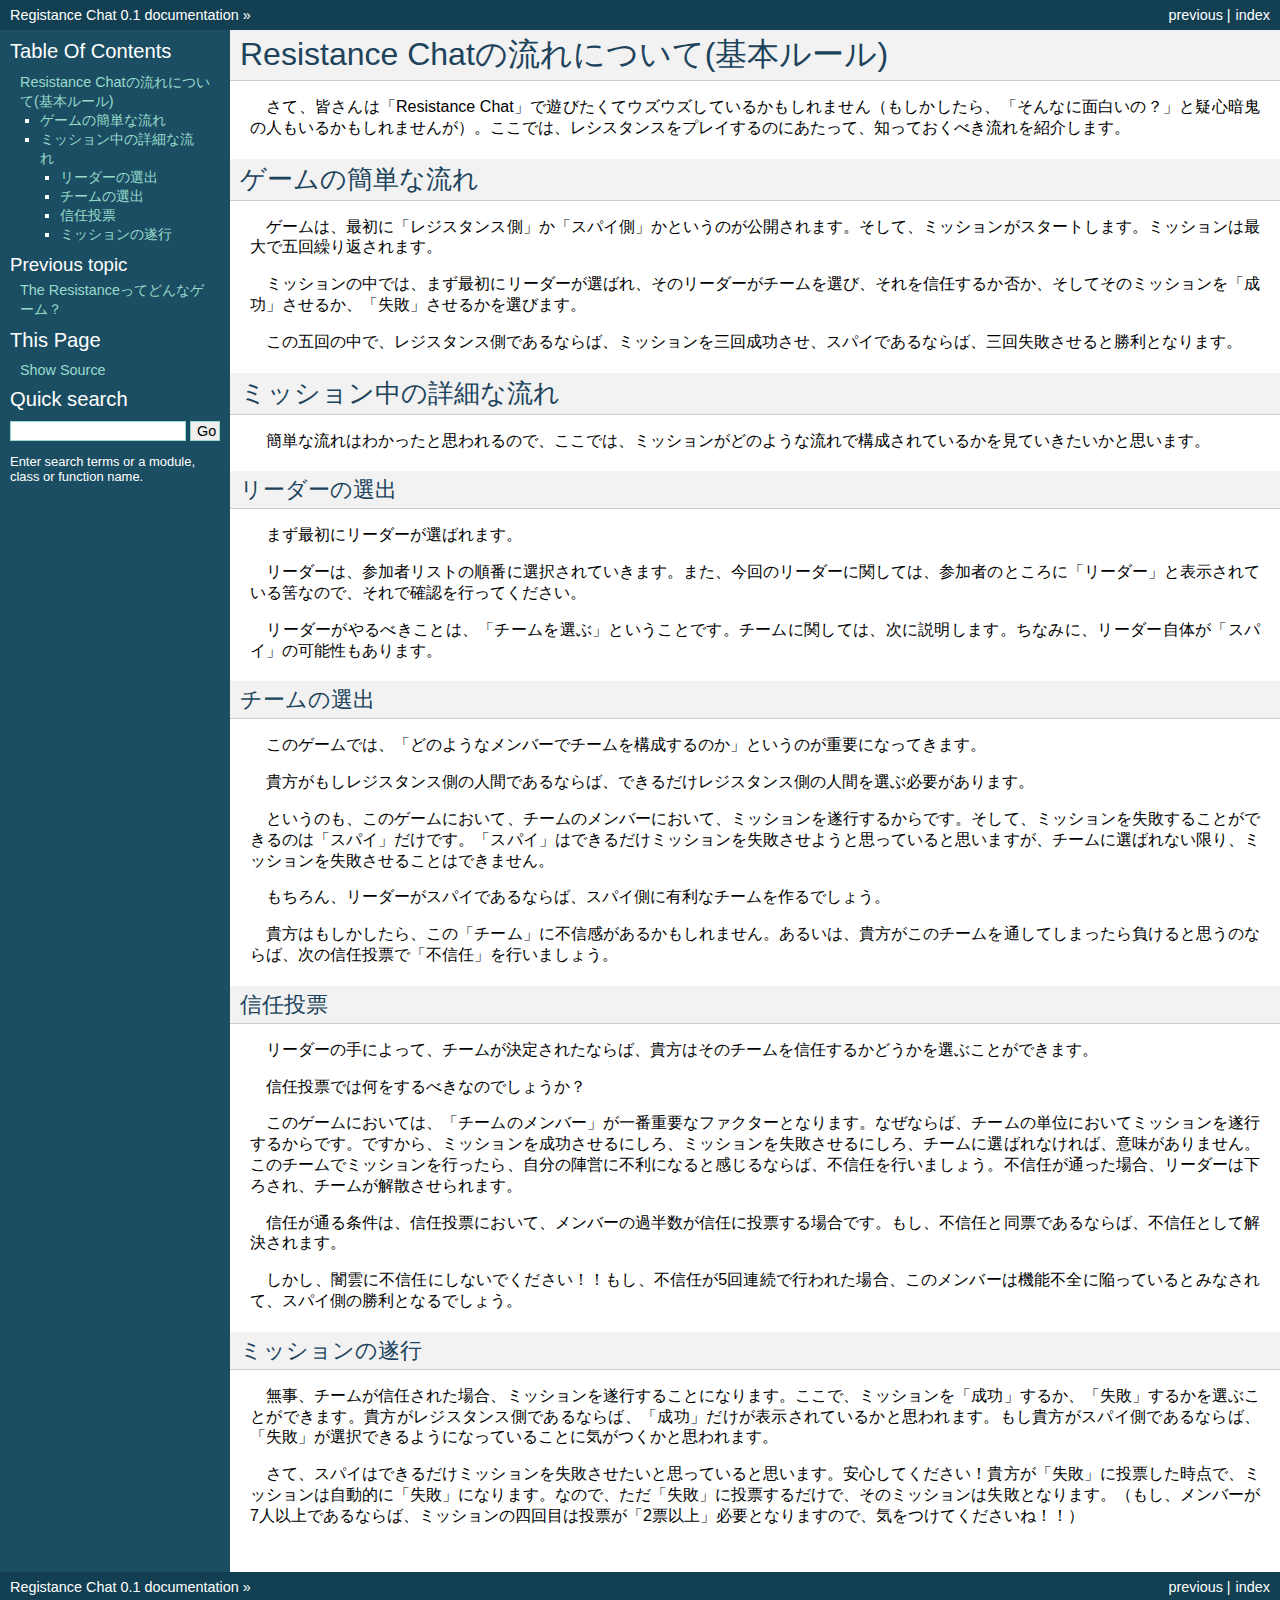
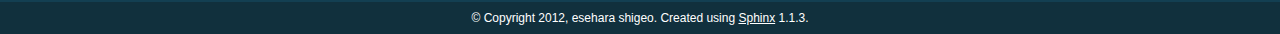
==== doc/introductionresistance.html @ fc803e76 "Team Randmizer Fix" ====
<!DOCTYPE html PUBLIC "-//W3C//DTD XHTML 1.0 Transitional//EN"
  "http://www.w3.org/TR/xhtml1/DTD/xhtml1-transitional.dtd">


<html xmlns="http://www.w3.org/1999/xhtml">
  <head>
    <meta http-equiv="Content-Type" content="text/html; charset=utf-8" />
    
    <title>Resistance Chatの流れについて(基本ルール) &mdash; Registance Chat 0.1 documentation</title>
    
    <link rel="stylesheet" href="_static/default.css" type="text/css" />
    <link rel="stylesheet" href="_static/pygments.css" type="text/css" />
    
    <script type="text/javascript">
      var DOCUMENTATION_OPTIONS = {
        URL_ROOT:    '',
        VERSION:     '0.1',
        COLLAPSE_INDEX: false,
        FILE_SUFFIX: '.html',
        HAS_SOURCE:  true
      };
    </script>
    <script type="text/javascript" src="_static/jquery.js"></script>
    <script type="text/javascript" src="_static/underscore.js"></script>
    <script type="text/javascript" src="_static/doctools.js"></script>
    <link rel="top" title="Registance Chat 0.1 documentation" href="index.html" />
    <link rel="prev" title="The Resistanceってどんなゲーム？" href="aboutresistance.html" /> 
  </head>
  <body>
    <div class="related">
      <h3>Navigation</h3>
      <ul>
        <li class="right" style="margin-right: 10px">
          <a href="genindex.html" title="General Index"
             accesskey="I">index</a></li>
        <li class="right" >
          <a href="aboutresistance.html" title="The Resistanceってどんなゲーム？"
             accesskey="P">previous</a> |</li>
        <li><a href="index.html">Registance Chat 0.1 documentation</a> &raquo;</li> 
      </ul>
    </div>  

    <div class="document">
      <div class="documentwrapper">
        <div class="bodywrapper">
          <div class="body">
            
  <div class="section" id="resistance-chat">
<h1>Resistance Chatの流れについて(基本ルール)<a class="headerlink" href="#resistance-chat" title="Permalink to this headline">¶</a></h1>
<p>　さて、皆さんは「Resistance Chat」で遊びたくてウズウズしているかもしれません（もしかしたら、「そんなに面白いの？」と疑心暗鬼の人もいるかもしれませんが）。ここでは、レシスタンスをプレイするのにあたって、知っておくべき流れを紹介します。</p>
<div class="section" id="id1">
<h2>ゲームの簡単な流れ<a class="headerlink" href="#id1" title="Permalink to this headline">¶</a></h2>
<p>　ゲームは、最初に「レジスタンス側」か「スパイ側」かというのが公開されます。そして、ミッションがスタートします。ミッションは最大で五回繰り返されます。</p>
<p>　ミッションの中では、まず最初にリーダーが選ばれ、そのリーダーがチームを選び、それを信任するか否か、そしてそのミッションを「成功」させるか、「失敗」させるかを選びます。</p>
<p>　この五回の中で、レジスタンス側であるならば、ミッションを三回成功させ、スパイであるならば、三回失敗させると勝利となります。</p>
</div>
<div class="section" id="id2">
<h2>ミッション中の詳細な流れ<a class="headerlink" href="#id2" title="Permalink to this headline">¶</a></h2>
<p>　簡単な流れはわかったと思われるので、ここでは、ミッションがどのような流れで構成されているかを見ていきたいかと思います。</p>
<div class="section" id="id3">
<h3>リーダーの選出<a class="headerlink" href="#id3" title="Permalink to this headline">¶</a></h3>
<p>　まず最初にリーダーが選ばれます。</p>
<p>　リーダーは、参加者リストの順番に選択されていきます。また、今回のリーダーに関しては、参加者のところに「リーダー」と表示されている筈なので、それで確認を行ってください。</p>
<p>　リーダーがやるべきことは、「チームを選ぶ」ということです。チームに関しては、次に説明します。ちなみに、リーダー自体が「スパイ」の可能性もあります。</p>
</div>
<div class="section" id="id4">
<h3>チームの選出<a class="headerlink" href="#id4" title="Permalink to this headline">¶</a></h3>
<p>　このゲームでは、「どのようなメンバーでチームを構成するのか」というのが重要になってきます。</p>
<p>　貴方がもしレジスタンス側の人間であるならば、できるだけレジスタンス側の人間を選ぶ必要があります。</p>
<p>　というのも、このゲームにおいて、チームのメンバーにおいて、ミッションを遂行するからです。そして、ミッションを失敗することができるのは「スパイ」だけです。「スパイ」はできるだけミッションを失敗させようと思っていると思いますが、チームに選ばれない限り、ミッションを失敗させることはできません。</p>
<p>　もちろん、リーダーがスパイであるならば、スパイ側に有利なチームを作るでしょう。</p>
<p>　貴方はもしかしたら、この「チーム」に不信感があるかもしれません。あるいは、貴方がこのチームを通してしまったら負けると思うのならば、次の信任投票で「不信任」を行いましょう。</p>
</div>
<div class="section" id="id5">
<h3>信任投票<a class="headerlink" href="#id5" title="Permalink to this headline">¶</a></h3>
<p>　リーダーの手によって、チームが決定されたならば、貴方はそのチームを信任するかどうかを選ぶことができます。</p>
<p>　信任投票では何をするべきなのでしょうか？</p>
<p>　このゲームにおいては、「チームのメンバー」が一番重要なファクターとなります。なぜならば、チームの単位においてミッションを遂行するからです。ですから、ミッションを成功させるにしろ、ミッションを失敗させるにしろ、チームに選ばれなければ、意味がありません。このチームでミッションを行ったら、自分の陣営に不利になると感じるならば、不信任を行いましょう。不信任が通った場合、リーダーは下ろされ、チームが解散させられます。</p>
<p>　信任が通る条件は、信任投票において、メンバーの過半数が信任に投票する場合です。もし、不信任と同票であるならば、不信任として解決されます。</p>
<p>　しかし、闇雲に不信任にしないでください！！もし、不信任が5回連続で行われた場合、このメンバーは機能不全に陥っているとみなされて、スパイ側の勝利となるでしょう。</p>
</div>
<div class="section" id="id6">
<h3>ミッションの遂行<a class="headerlink" href="#id6" title="Permalink to this headline">¶</a></h3>
<p>　無事、チームが信任された場合、ミッションを遂行することになります。ここで、ミッションを「成功」するか、「失敗」するかを選ぶことができます。貴方がレジスタンス側であるならば、「成功」だけが表示されているかと思われます。もし貴方がスパイ側であるならば、「失敗」が選択できるようになっていることに気がつくかと思われます。</p>
<p>　さて、スパイはできるだけミッションを失敗させたいと思っていると思います。安心してください！貴方が「失敗」に投票した時点で、ミッションは自動的に「失敗」になります。なので、ただ「失敗」に投票するだけで、そのミッションは失敗となります。（もし、メンバーが7人以上であるならば、ミッションの四回目は投票が「2票以上」必要となりますので、気をつけてくださいね！！）</p>
</div>
</div>
</div>


          </div>
        </div>
      </div>
      <div class="sphinxsidebar">
        <div class="sphinxsidebarwrapper">
  <h3><a href="index.html">Table Of Contents</a></h3>
  <ul>
<li><a class="reference internal" href="#">Resistance Chatの流れについて(基本ルール)</a><ul>
<li><a class="reference internal" href="#id1">ゲームの簡単な流れ</a></li>
<li><a class="reference internal" href="#id2">ミッション中の詳細な流れ</a><ul>
<li><a class="reference internal" href="#id3">リーダーの選出</a></li>
<li><a class="reference internal" href="#id4">チームの選出</a></li>
<li><a class="reference internal" href="#id5">信任投票</a></li>
<li><a class="reference internal" href="#id6">ミッションの遂行</a></li>
</ul>
</li>
</ul>
</li>
</ul>

  <h4>Previous topic</h4>
  <p class="topless"><a href="aboutresistance.html"
                        title="previous chapter">The Resistanceってどんなゲーム？</a></p>
  <h3>This Page</h3>
  <ul class="this-page-menu">
    <li><a href="_sources/introductionresistance.txt"
           rel="nofollow">Show Source</a></li>
  </ul>
<div id="searchbox" style="display: none">
  <h3>Quick search</h3>
    <form class="search" action="search.html" method="get">
      <input type="text" name="q" />
      <input type="submit" value="Go" />
      <input type="hidden" name="check_keywords" value="yes" />
      <input type="hidden" name="area" value="default" />
    </form>
    <p class="searchtip" style="font-size: 90%">
    Enter search terms or a module, class or function name.
    </p>
</div>
<script type="text/javascript">$('#searchbox').show(0);</script>
        </div>
      </div>
      <div class="clearer"></div>
    </div>
    <div class="related">
      <h3>Navigation</h3>
      <ul>
        <li class="right" style="margin-right: 10px">
          <a href="genindex.html" title="General Index"
             >index</a></li>
        <li class="right" >
          <a href="aboutresistance.html" title="The Resistanceってどんなゲーム？"
             >previous</a> |</li>
        <li><a href="index.html">Registance Chat 0.1 documentation</a> &raquo;</li> 
      </ul>
    </div>
    <div class="footer">
        &copy; Copyright 2012, esehara shigeo.
      Created using <a href="http://sphinx.pocoo.org/">Sphinx</a> 1.1.3.
    </div>
  </body>
</html>
---- doc/_static/default.css ----
/*
 * default.css_t
 * ~~~~~~~~~~~~~
 *
 * Sphinx stylesheet -- default theme.
 *
 * :copyright: Copyright 2007-2011 by the Sphinx team, see AUTHORS.
 * :license: BSD, see LICENSE for details.
 *
 */

@import url("basic.css");

/* -- page layout ----------------------------------------------------------- */

body {
    font-family: sans-serif;
    font-size: 100%;
    background-color: #11303d;
    color: #000;
    margin: 0;
    padding: 0;
}

div.document {
    background-color: #1c4e63;
}

div.documentwrapper {
    float: left;
    width: 100%;
}

div.bodywrapper {
    margin: 0 0 0 230px;
}

div.body {
    background-color: #ffffff;
    color: #000000;
    padding: 0 20px 30px 20px;
}

div.footer {
    color: #ffffff;
    width: 100%;
    padding: 9px 0 9px 0;
    text-align: center;
    font-size: 75%;
}

div.footer a {
    color: #ffffff;
    text-decoration: underline;
}

div.related {
    background-color: #133f52;
    line-height: 30px;
    color: #ffffff;
}

div.related a {
    color: #ffffff;
}

div.sphinxsidebar {
}

div.sphinxsidebar h3 {
    font-family: 'Trebuchet MS', sans-serif;
    color: #ffffff;
    font-size: 1.4em;
    font-weight: normal;
    margin: 0;
    padding: 0;
}

div.sphinxsidebar h3 a {
    color: #ffffff;
}

div.sphinxsidebar h4 {
    font-family: 'Trebuchet MS', sans-serif;
    color: #ffffff;
    font-size: 1.3em;
    font-weight: normal;
    margin: 5px 0 0 0;
    padding: 0;
}

div.sphinxsidebar p {
    color: #ffffff;
}

div.sphinxsidebar p.topless {
    margin: 5px 10px 10px 10px;
}

div.sphinxsidebar ul {
    margin: 10px;
    padding: 0;
    color: #ffffff;
}

div.sphinxsidebar a {
    color: #98dbcc;
}

div.sphinxsidebar input {
    border: 1px solid #98dbcc;
    font-family: sans-serif;
    font-size: 1em;
}



/* -- hyperlink styles ------------------------------------------------------ */

a {
    color: #355f7c;
    text-decoration: none;
}

a:visited {
    color: #355f7c;
    text-decoration: none;
}

a:hover {
    text-decoration: underline;
}



/* -- body styles ----------------------------------------------------------- */

div.body h1,
div.body h2,
div.body h3,
div.body h4,
div.body h5,
div.body h6 {
    font-family: 'Trebuchet MS', sans-serif;
    background-color: #f2f2f2;
    font-weight: normal;
    color: #20435c;
    border-bottom: 1px solid #ccc;
    margin: 20px -20px 10px -20px;
    padding: 3px 0 3px 10px;
}

div.body h1 { margin-top: 0; font-size: 200%; }
div.body h2 { font-size: 160%; }
div.body h3 { font-size: 140%; }
div.body h4 { font-size: 120%; }
div.body h5 { font-size: 110%; }
div.body h6 { font-size: 100%; }

a.headerlink {
    color: #c60f0f;
    font-size: 0.8em;
    padding: 0 4px 0 4px;
    text-decoration: none;
}

a.headerlink:hover {
    background-color: #c60f0f;
    color: white;
}

div.body p, div.body dd, div.body li {
    text-align: justify;
    line-height: 130%;
}

div.admonition p.admonition-title + p {
    display: inline;
}

div.admonition p {
    margin-bottom: 5px;
}

div.admonition pre {
    margin-bottom: 5px;
}

div.admonition ul, div.admonition ol {
    margin-bottom: 5px;
}

div.note {
    background-color: #eee;
    border: 1px solid #ccc;
}

div.seealso {
    background-color: #ffc;
    border: 1px solid #ff6;
}

div.topic {
    background-color: #eee;
}

div.warning {
    background-color: #ffe4e4;
    border: 1px solid #f66;
}

p.admonition-title {
    display: inline;
}

p.admonition-title:after {
    content: ":";
}

pre {
    padding: 5px;
    background-color: #eeffcc;
    color: #333333;
    line-height: 120%;
    border: 1px solid #ac9;
    border-left: none;
    border-right: none;
}

tt {
    background-color: #ecf0f3;
    padding: 0 1px 0 1px;
    font-size: 0.95em;
}

th {
    background-color: #ede;
}

.warning tt {
    background: #efc2c2;
}

.note tt {
    background: #d6d6d6;
}

.viewcode-back {
    font-family: sans-serif;
}

div.viewcode-block:target {
    background-color: #f4debf;
    border-top: 1px solid #ac9;
    border-bottom: 1px solid #ac9;
}
---- doc/_static/pygments.css ----
.highlight .hll { background-color: #ffffcc }
.highlight  { background: #eeffcc; }
.highlight .c { color: #408090; font-style: italic } /* Comment */
.highlight .err { border: 1px solid #FF0000 } /* Error */
.highlight .k { color: #007020; font-weight: bold } /* Keyword */
.highlight .o { color: #666666 } /* Operator */
.highlight .cm { color: #408090; font-style: italic } /* Comment.Multiline */
.highlight .cp { color: #007020 } /* Comment.Preproc */
.highlight .c1 { color: #408090; font-style: italic } /* Comment.Single */
.highlight .cs { color: #408090; background-color: #fff0f0 } /* Comment.Special */
.highlight .gd { color: #A00000 } /* Generic.Deleted */
.highlight .ge { font-style: italic } /* Generic.Emph */
.highlight .gr { color: #FF0000 } /* Generic.Error */
.highlight .gh { color: #000080; font-weight: bold } /* Generic.Heading */
.highlight .gi { color: #00A000 } /* Generic.Inserted */
.highlight .go { color: #303030 } /* Generic.Output */
.highlight .gp { color: #c65d09; font-weight: bold } /* Generic.Prompt */
.highlight .gs { font-weight: bold } /* Generic.Strong */
.highlight .gu { color: #800080; font-weight: bold } /* Generic.Subheading */
.highlight .gt { color: #0040D0 } /* Generic.Traceback */
.highlight .kc { color: #007020; font-weight: bold } /* Keyword.Constant */
.highlight .kd { color: #007020; font-weight: bold } /* Keyword.Declaration */
.highlight .kn { color: #007020; font-weight: bold } /* Keyword.Namespace */
.highlight .kp { color: #007020 } /* Keyword.Pseudo */
.highlight .kr { color: #007020; font-weight: bold } /* Keyword.Reserved */
.highlight .kt { color: #902000 } /* Keyword.Type */
.highlight .m { color: #208050 } /* Literal.Number */
.highlight .s { color: #4070a0 } /* Literal.String */
.highlight .na { color: #4070a0 } /* Name.Attribute */
.highlight .nb { color: #007020 } /* Name.Builtin */
.highlight .nc { color: #0e84b5; font-weight: bold } /* Name.Class */
.highlight .no { color: #60add5 } /* Name.Constant */
.highlight .nd { color: #555555; font-weight: bold } /* Name.Decorator */
.highlight .ni { color: #d55537; font-weight: bold } /* Name.Entity */
.highlight .ne { color: #007020 } /* Name.Exception */
.highlight .nf { color: #06287e } /* Name.Function */
.highlight .nl { color: #002070; font-weight: bold } /* Name.Label */
.highlight .nn { color: #0e84b5; font-weight: bold } /* Name.Namespace */
.highlight .nt { color: #062873; font-weight: bold } /* Name.Tag */
.highlight .nv { color: #bb60d5 } /* Name.Variable */
.highlight .ow { color: #007020; font-weight: bold } /* Operator.Word */
.highlight .w { color: #bbbbbb } /* Text.Whitespace */
.highlight .mf { color: #208050 } /* Literal.Number.Float */
.highlight .mh { color: #208050 } /* Literal.Number.Hex */
.highlight .mi { color: #208050 } /* Literal.Number.Integer */
.highlight .mo { color: #208050 } /* Literal.Number.Oct */
.highlight .sb { color: #4070a0 } /* Literal.String.Backtick */
.highlight .sc { color: #4070a0 } /* Literal.String.Char */
.highlight .sd { color: #4070a0; font-style: italic } /* Literal.String.Doc */
.highlight .s2 { color: #4070a0 } /* Literal.String.Double */
.highlight .se { color: #4070a0; font-weight: bold } /* Literal.String.Escape */
.highlight .sh { color: #4070a0 } /* Literal.String.Heredoc */
.highlight .si { color: #70a0d0; font-style: italic } /* Literal.String.Interpol */
.highlight .sx { color: #c65d09 } /* Literal.String.Other */
.highlight .sr { color: #235388 } /* Literal.String.Regex */
.highlight .s1 { color: #4070a0 } /* Literal.String.Single */
.highlight .ss { color: #517918 } /* Literal.String.Symbol */
.highlight .bp { color: #007020 } /* Name.Builtin.Pseudo */
.highlight .vc { color: #bb60d5 } /* Name.Variable.Class */
.highlight .vg { color: #bb60d5 } /* Name.Variable.Global */
.highlight .vi { color: #bb60d5 } /* Name.Variable.Instance */
.highlight .il { color: #208050 } /* Literal.Number.Integer.Long */
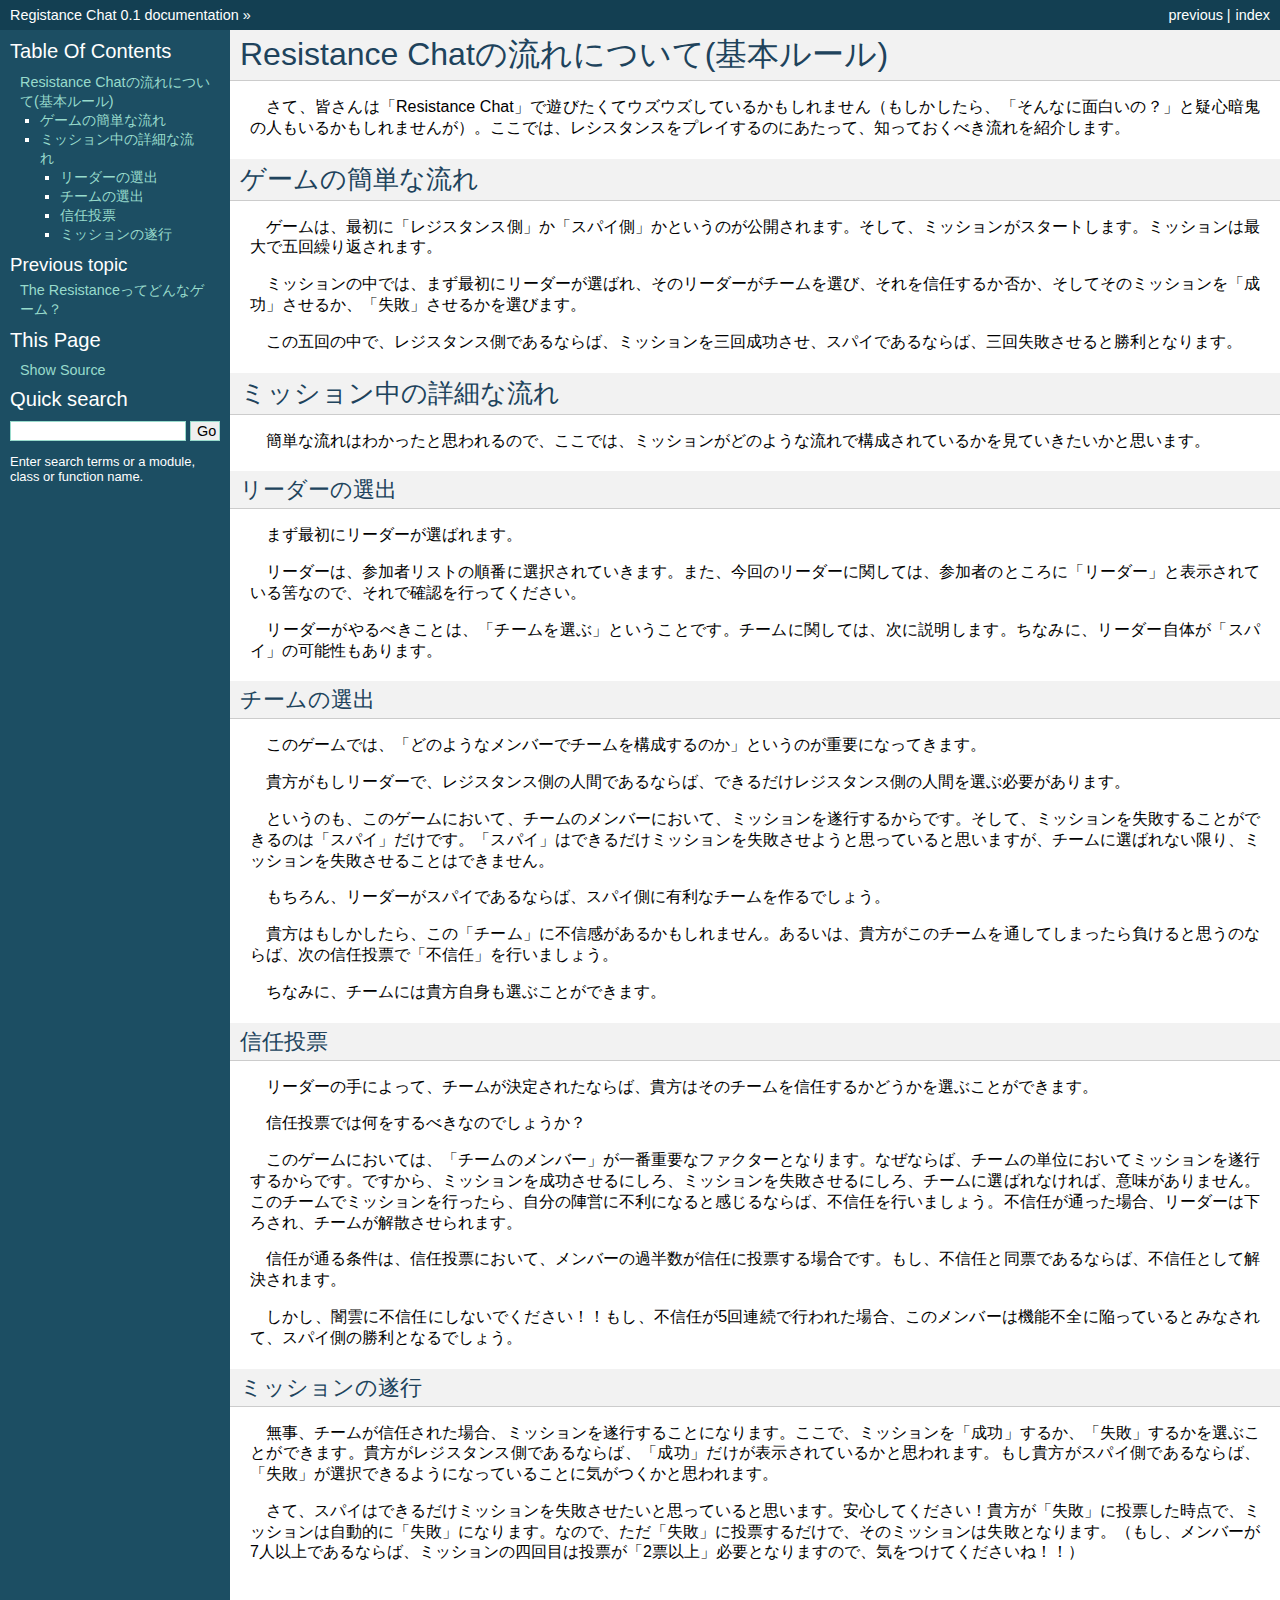
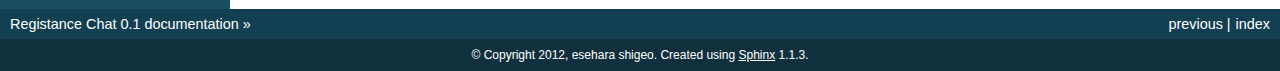
==== commit 37cb880e: "Dialog -- When Room is made" ====
--- a/doc/introductionresistance.html
+++ b/doc/introductionresistance.html
@@ -68,10 +68,11 @@
 <div class="section" id="id4">
 <h3>チームの選出<a class="headerlink" href="#id4" title="Permalink to this headline">¶</a></h3>
 <p>　このゲームでは、「どのようなメンバーでチームを構成するのか」というのが重要になってきます。</p>
-<p>　貴方がもしレジスタンス側の人間であるならば、できるだけレジスタンス側の人間を選ぶ必要があります。</p>
+<p>　貴方がもしリーダーで、レジスタンス側の人間であるならば、できるだけレジスタンス側の人間を選ぶ必要があります。</p>
 <p>　というのも、このゲームにおいて、チームのメンバーにおいて、ミッションを遂行するからです。そして、ミッションを失敗することができるのは「スパイ」だけです。「スパイ」はできるだけミッションを失敗させようと思っていると思いますが、チームに選ばれない限り、ミッションを失敗させることはできません。</p>
 <p>　もちろん、リーダーがスパイであるならば、スパイ側に有利なチームを作るでしょう。</p>
 <p>　貴方はもしかしたら、この「チーム」に不信感があるかもしれません。あるいは、貴方がこのチームを通してしまったら負けると思うのならば、次の信任投票で「不信任」を行いましょう。</p>
+<p>　ちなみに、チームには貴方自身も選ぶことができます。</p>
 </div>
 <div class="section" id="id5">
 <h3>信任投票<a class="headerlink" href="#id5" title="Permalink to this headline">¶</a></h3>
